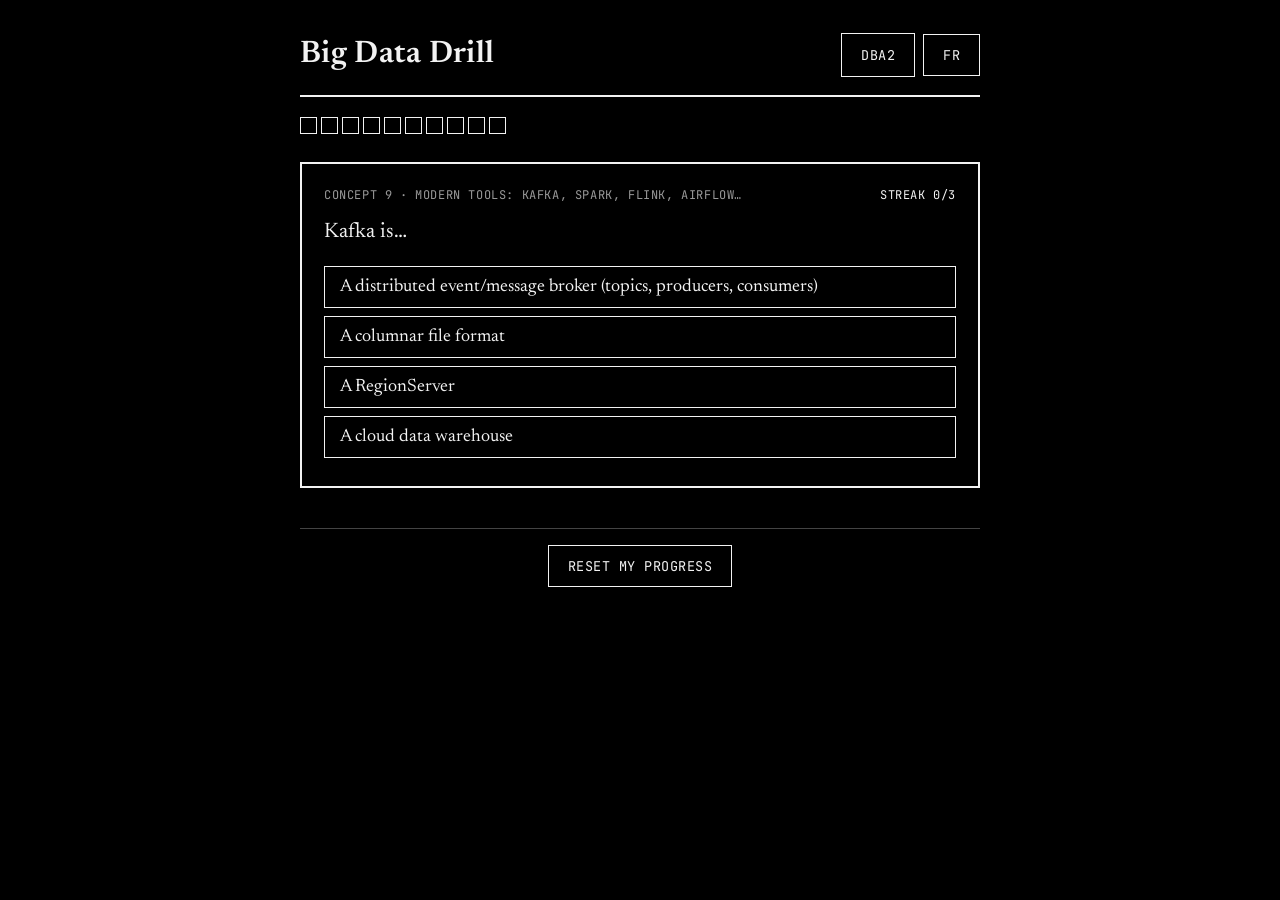
==== bigdata/index.html @ 86ec533b "Add Big Data QCM drill as a sub-app at /bigdata Reuse the same drill engine (app.js) for a second su" ====
<!DOCTYPE html>
<html lang="en">
<head>
<meta charset="UTF-8">
<meta name="viewport" content="width=device-width, initial-scale=1">
<title>Big Data Drill — infinite QCM loop</title>
<link rel="icon" type="image/png" href="../assets/favcon.png">
<link rel="preconnect" href="https://fonts.googleapis.com">
<link rel="preconnect" href="https://fonts.gstatic.com" crossorigin>
<link href="https://fonts.googleapis.com/css2?family=Newsreader:ital,wght@0,400;0,600;1,400&family=JetBrains+Mono:wght@400;600&display=swap" rel="stylesheet">
<link rel="stylesheet" href="../style.css">
</head>
<body>

<header class="topbar">
  <h1>Big Data Drill</h1>
  <nav class="topbar-nav">
    <a class="ghost-btn" href="../">DBA2</a>
    <button id="lang-btn" class="ghost-btn lang-btn">FR</button>
  </nav>
</header>

<div id="progress" class="progress" aria-label="Mastery per concept"></div>

<main id="app" class="app">
  <div class="loading">Loading questions…</div>
</main>

<footer class="footer">
  <button id="reset-btn" class="ghost-btn">Reset my progress</button>
</footer>

<script>
window.DRILL_CONFIG = {
  storageKey: "bigdatadrill_v1",
  langKey: "dba2drill_lang",
  dataUrl: "data/questions.json"
};
</script>
<script src="../app.js"></script>
</body>
</html>
---- style.css ----
/* DBA2 Drill — monochrome, white on black. Font note: "Mirage" (MADE Mirage) is a
   paid, non-web-embeddable serif, so Newsreader (a free, similarly elegant serif)
   is used instead, paired with JetBrains Mono for code/labels. */

:root {
  --ink: #f2f2f2;
  --paper: #000;
  --line: #f2f2f2;
  --dim: #999;
  --dim-line: #444;
}

* { box-sizing: border-box; }

html, body {
  margin: 0;
  padding: 0;
  background: var(--paper);
  color: var(--ink);
}

body {
  font-family: "Newsreader", Georgia, serif;
  font-size: 19px;
  line-height: 1.5;
  max-width: 720px;
  margin: 0 auto;
  padding: 32px 20px 60px 20px;
}

code, .mono {
  font-family: "JetBrains Mono", ui-monospace, Menlo, Consolas, monospace;
}

/* ---------- header ---------- */

.topbar {
  border-bottom: 2px solid var(--line);
  padding-bottom: 16px;
  margin-bottom: 20px;
  display: flex;
  justify-content: space-between;
  align-items: center;
}

.topbar h1 {
  font-size: 31px;
  font-weight: 600;
  margin: 0;
  letter-spacing: 0.3px;
}

.lang-btn {
  min-width: 46px;
}

.topbar-nav {
  display: flex;
  gap: 8px;
  align-items: center;
}

a.ghost-btn {
  text-decoration: none;
  display: inline-flex;
  align-items: center;
}

/* ---------- progress strip ---------- */

.progress {
  display: flex;
  flex-wrap: wrap;
  gap: 4px;
  margin-bottom: 28px;
}

.progress .dot {
  width: 17px;
  height: 17px;
  border: 1.5px solid var(--line);
  cursor: default;
  position: relative;
}

.progress .dot[data-level="0"] { background: var(--paper); }
.progress .dot[data-level="1"] { background: repeating-linear-gradient(45deg, var(--ink), var(--ink) 2px, transparent 2px, transparent 5px); }
.progress .dot[data-level="2"] { background: var(--ink); }

.progress .dot:hover::after {
  content: attr(title);
  position: absolute;
  bottom: 130%;
  left: 50%;
  transform: translateX(-50%);
  background: var(--ink);
  color: var(--paper);
  font-family: "JetBrains Mono", monospace;
  font-size: 11px;
  padding: 4px 7px;
  white-space: nowrap;
  z-index: 5;
}

/* ---------- question card ---------- */

.app { min-height: 320px; }

.loading { color: var(--dim); font-family: "JetBrains Mono", monospace; font-size: 14px; }

.qcard {
  border: 2px solid var(--line);
  padding: 22px 22px 20px 22px;
}

.qmeta {
  font-family: "JetBrains Mono", monospace;
  font-size: 12px;
  text-transform: uppercase;
  letter-spacing: 0.6px;
  color: var(--dim);
  display: flex;
  justify-content: space-between;
  margin-bottom: 14px;
}

.qmeta .streak-flame { color: var(--ink); }

.qprompt {
  font-size: 21px;
  line-height: 1.45;
  margin: 0 0 18px 0;
}

.qprompt code {
  background: #1c1c1c;
  padding: 1px 5px;
  font-size: 17px;
}

.qhint {
  font-family: "JetBrains Mono", monospace;
  font-size: 12px;
  text-transform: uppercase;
  letter-spacing: 0.5px;
  color: var(--dim);
  margin: -8px 0 12px 0;
}

/* option list (single / multi) */

.options { list-style: none; margin: 0; padding: 0; }

.opt-btn {
  display: block;
  width: 100%;
  text-align: left;
  font-family: "Newsreader", Georgia, serif;
  font-size: 18px;
  background: var(--paper);
  color: var(--ink);
  border: 1.5px solid var(--line);
  padding: 11px 15px;
  margin-bottom: 8px;
  cursor: pointer;
  transition: background 0.1s ease;
}

.opt-btn:hover { background: #1c1c1c; }

.opt-btn.selected {
  background: var(--ink);
  color: var(--paper);
}

.opt-btn.locked-correct {
  background: var(--ink);
  color: var(--paper);
}

.opt-btn.locked-wrong {
  text-decoration: line-through;
  color: var(--dim);
  border-style: dashed;
}

.opt-btn:disabled { cursor: default; }

.opt-check {
  display: inline-block;
  width: 14px;
}

/* ordering UI */

.order-your-seq {
  min-height: 46px;
  border: 1.5px dashed var(--dim-line);
  padding: 8px 10px;
  margin-bottom: 12px;
  display: flex;
  flex-wrap: wrap;
  gap: 6px;
  align-items: center;
}

.order-your-seq .placeholder {
  font-family: "JetBrains Mono", monospace;
  font-size: 13px;
  color: var(--dim);
}

.order-chip {
  font-family: "JetBrains Mono", monospace;
  font-size: 13.5px;
  border: 1.5px solid var(--line);
  background: var(--ink);
  color: var(--paper);
  padding: 4px 8px;
  cursor: pointer;
}

.order-pool { display: flex; flex-direction: column; gap: 8px; margin-bottom: 14px; }

/* action row */

.actions {
  display: flex;
  gap: 10px;
  margin-top: 14px;
}

.primary-btn, .ghost-btn {
  font-family: "JetBrains Mono", monospace;
  font-size: 13.5px;
  text-transform: uppercase;
  letter-spacing: 0.5px;
  padding: 11px 19px;
  border: 1.5px solid var(--line);
  cursor: pointer;
  background: var(--paper);
  color: var(--ink);
}

.primary-btn {
  background: var(--ink);
  color: var(--paper);
}

.primary-btn:disabled {
  opacity: 0.35;
  cursor: default;
}

.ghost-btn:hover { background: #1c1c1c; }
.primary-btn:not(:disabled):hover { background: #ccc; }

/* feedback */

.feedback {
  margin-top: 16px;
  padding-top: 14px;
  border-top: 1.5px solid var(--line);
  font-family: "JetBrains Mono", monospace;
  font-size: 14px;
  display: none;
}

.feedback.show { display: block; }

.feedback .verdict {
  font-weight: 600;
  margin-bottom: 10px;
}

.feedback .verdict.ok::before { content: "[ CORRECT ]"; }
.feedback .verdict.no::before { content: "[ NOT QUITE ]"; }

/* footer */

.footer {
  margin-top: 40px;
  border-top: 1px solid var(--dim-line);
  padding-top: 16px;
  text-align: center;
}

@media (max-width: 480px) {
  body { font-size: 18px; padding: 20px 14px 50px 14px; }
  .qprompt { font-size: 19px; }
}
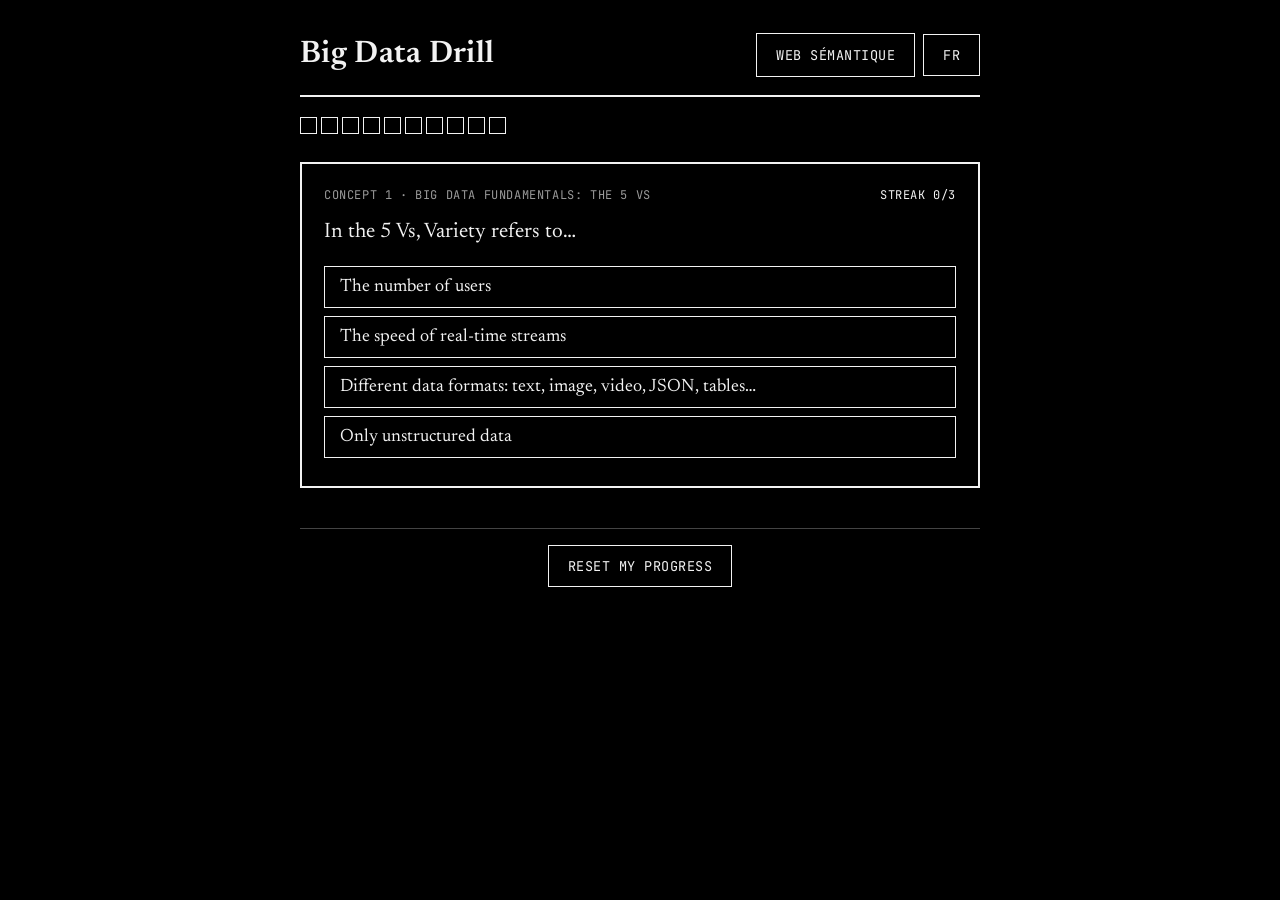
==== commit 2a4891f0: "Host Big Data QCM drill at /bigdata alongside the Web Sémantique app Self-contained sub-app (own app" ====
--- a/bigdata/index.html
+++ b/bigdata/index.html
@@ -4,18 +4,18 @@
 <meta charset="UTF-8">
 <meta name="viewport" content="width=device-width, initial-scale=1">
 <title>Big Data Drill — infinite QCM loop</title>
-<link rel="icon" type="image/png" href="../assets/favcon.png">
+<link rel="icon" href="data:image/svg+xml,<svg xmlns=%22http://www.w3.org/2000/svg%22 viewBox=%220 0 100 100%22><rect width=%22100%22 height=%22100%22 fill=%22black%22/><text x=%2250%25%22 y=%2258%25%22 font-size=%2244%22 fill=%22white%22 text-anchor=%22middle%22 font-family=%22monospace%22>BD</text></svg>">
 <link rel="preconnect" href="https://fonts.googleapis.com">
 <link rel="preconnect" href="https://fonts.gstatic.com" crossorigin>
 <link href="https://fonts.googleapis.com/css2?family=Newsreader:ital,wght@0,400;0,600;1,400&family=JetBrains+Mono:wght@400;600&display=swap" rel="stylesheet">
-<link rel="stylesheet" href="../style.css">
+<link rel="stylesheet" href="style.css">
 </head>
 <body>
 
 <header class="topbar">
   <h1>Big Data Drill</h1>
   <nav class="topbar-nav">
-    <a class="ghost-btn" href="../">DBA2</a>
+    <a class="ghost-btn" href="../">Web Sémantique</a>
     <button id="lang-btn" class="ghost-btn lang-btn">FR</button>
   </nav>
 </header>
@@ -33,10 +33,10 @@
 <script>
 window.DRILL_CONFIG = {
   storageKey: "bigdatadrill_v1",
-  langKey: "dba2drill_lang",
+  langKey: "bigdatadrill_lang",
   dataUrl: "data/questions.json"
 };
 </script>
-<script src="../app.js"></script>
+<script src="app.js"></script>
 </body>
 </html>
--- a/bigdata/style.css
+++ b/bigdata/style.css
@@ -0,0 +1,291 @@
+/* DBA2 Drill — monochrome, white on black. Font note: "Mirage" (MADE Mirage) is a
+   paid, non-web-embeddable serif, so Newsreader (a free, similarly elegant serif)
+   is used instead, paired with JetBrains Mono for code/labels. */
+
+:root {
+  --ink: #f2f2f2;
+  --paper: #000;
+  --line: #f2f2f2;
+  --dim: #999;
+  --dim-line: #444;
+}
+
+* { box-sizing: border-box; }
+
+html, body {
+  margin: 0;
+  padding: 0;
+  background: var(--paper);
+  color: var(--ink);
+}
+
+body {
+  font-family: "Newsreader", Georgia, serif;
+  font-size: 19px;
+  line-height: 1.5;
+  max-width: 720px;
+  margin: 0 auto;
+  padding: 32px 20px 60px 20px;
+}
+
+code, .mono {
+  font-family: "JetBrains Mono", ui-monospace, Menlo, Consolas, monospace;
+}
+
+/* ---------- header ---------- */
+
+.topbar {
+  border-bottom: 2px solid var(--line);
+  padding-bottom: 16px;
+  margin-bottom: 20px;
+  display: flex;
+  justify-content: space-between;
+  align-items: center;
+}
+
+.topbar h1 {
+  font-size: 31px;
+  font-weight: 600;
+  margin: 0;
+  letter-spacing: 0.3px;
+}
+
+.lang-btn {
+  min-width: 46px;
+}
+
+.topbar-nav {
+  display: flex;
+  gap: 8px;
+  align-items: center;
+}
+
+a.ghost-btn {
+  text-decoration: none;
+  display: inline-flex;
+  align-items: center;
+}
+
+/* ---------- progress strip ---------- */
+
+.progress {
+  display: flex;
+  flex-wrap: wrap;
+  gap: 4px;
+  margin-bottom: 28px;
+}
+
+.progress .dot {
+  width: 17px;
+  height: 17px;
+  border: 1.5px solid var(--line);
+  cursor: default;
+  position: relative;
+}
+
+.progress .dot[data-level="0"] { background: var(--paper); }
+.progress .dot[data-level="1"] { background: repeating-linear-gradient(45deg, var(--ink), var(--ink) 2px, transparent 2px, transparent 5px); }
+.progress .dot[data-level="2"] { background: var(--ink); }
+
+.progress .dot:hover::after {
+  content: attr(title);
+  position: absolute;
+  bottom: 130%;
+  left: 50%;
+  transform: translateX(-50%);
+  background: var(--ink);
+  color: var(--paper);
+  font-family: "JetBrains Mono", monospace;
+  font-size: 11px;
+  padding: 4px 7px;
+  white-space: nowrap;
+  z-index: 5;
+}
+
+/* ---------- question card ---------- */
+
+.app { min-height: 320px; }
+
+.loading { color: var(--dim); font-family: "JetBrains Mono", monospace; font-size: 14px; }
+
+.qcard {
+  border: 2px solid var(--line);
+  padding: 22px 22px 20px 22px;
+}
+
+.qmeta {
+  font-family: "JetBrains Mono", monospace;
+  font-size: 12px;
+  text-transform: uppercase;
+  letter-spacing: 0.6px;
+  color: var(--dim);
+  display: flex;
+  justify-content: space-between;
+  margin-bottom: 14px;
+}
+
+.qmeta .streak-flame { color: var(--ink); }
+
+.qprompt {
+  font-size: 21px;
+  line-height: 1.45;
+  margin: 0 0 18px 0;
+}
+
+.qprompt code {
+  background: #1c1c1c;
+  padding: 1px 5px;
+  font-size: 17px;
+}
+
+.qhint {
+  font-family: "JetBrains Mono", monospace;
+  font-size: 12px;
+  text-transform: uppercase;
+  letter-spacing: 0.5px;
+  color: var(--dim);
+  margin: -8px 0 12px 0;
+}
+
+/* option list (single / multi) */
+
+.options { list-style: none; margin: 0; padding: 0; }
+
+.opt-btn {
+  display: block;
+  width: 100%;
+  text-align: left;
+  font-family: "Newsreader", Georgia, serif;
+  font-size: 18px;
+  background: var(--paper);
+  color: var(--ink);
+  border: 1.5px solid var(--line);
+  padding: 11px 15px;
+  margin-bottom: 8px;
+  cursor: pointer;
+  transition: background 0.1s ease;
+}
+
+.opt-btn:hover { background: #1c1c1c; }
+
+.opt-btn.selected {
+  background: var(--ink);
+  color: var(--paper);
+}
+
+.opt-btn.locked-correct {
+  background: var(--ink);
+  color: var(--paper);
+}
+
+.opt-btn.locked-wrong {
+  text-decoration: line-through;
+  color: var(--dim);
+  border-style: dashed;
+}
+
+.opt-btn:disabled { cursor: default; }
+
+.opt-check {
+  display: inline-block;
+  width: 14px;
+}
+
+/* ordering UI */
+
+.order-your-seq {
+  min-height: 46px;
+  border: 1.5px dashed var(--dim-line);
+  padding: 8px 10px;
+  margin-bottom: 12px;
+  display: flex;
+  flex-wrap: wrap;
+  gap: 6px;
+  align-items: center;
+}
+
+.order-your-seq .placeholder {
+  font-family: "JetBrains Mono", monospace;
+  font-size: 13px;
+  color: var(--dim);
+}
+
+.order-chip {
+  font-family: "JetBrains Mono", monospace;
+  font-size: 13.5px;
+  border: 1.5px solid var(--line);
+  background: var(--ink);
+  color: var(--paper);
+  padding: 4px 8px;
+  cursor: pointer;
+}
+
+.order-pool { display: flex; flex-direction: column; gap: 8px; margin-bottom: 14px; }
+
+/* action row */
+
+.actions {
+  display: flex;
+  gap: 10px;
+  margin-top: 14px;
+}
+
+.primary-btn, .ghost-btn {
+  font-family: "JetBrains Mono", monospace;
+  font-size: 13.5px;
+  text-transform: uppercase;
+  letter-spacing: 0.5px;
+  padding: 11px 19px;
+  border: 1.5px solid var(--line);
+  cursor: pointer;
+  background: var(--paper);
+  color: var(--ink);
+}
+
+.primary-btn {
+  background: var(--ink);
+  color: var(--paper);
+}
+
+.primary-btn:disabled {
+  opacity: 0.35;
+  cursor: default;
+}
+
+.ghost-btn:hover { background: #1c1c1c; }
+.primary-btn:not(:disabled):hover { background: #ccc; }
+
+/* feedback */
+
+.feedback {
+  margin-top: 16px;
+  padding-top: 14px;
+  border-top: 1.5px solid var(--line);
+  font-family: "JetBrains Mono", monospace;
+  font-size: 14px;
+  display: none;
+}
+
+.feedback.show { display: block; }
+
+.feedback .verdict {
+  font-weight: 600;
+  margin-bottom: 10px;
+}
+
+.feedback .verdict.ok::before { content: "[ CORRECT ]"; }
+.feedback .verdict.no::before { content: "[ NOT QUITE ]"; }
+
+/* footer */
+
+.footer {
+  margin-top: 40px;
+  border-top: 1px solid var(--dim-line);
+  padding-top: 16px;
+  text-align: center;
+}
+
+@media (max-width: 480px) {
+  body { font-size: 18px; padding: 20px 14px 50px 14px; }
+  .qprompt { font-size: 19px; }
+}
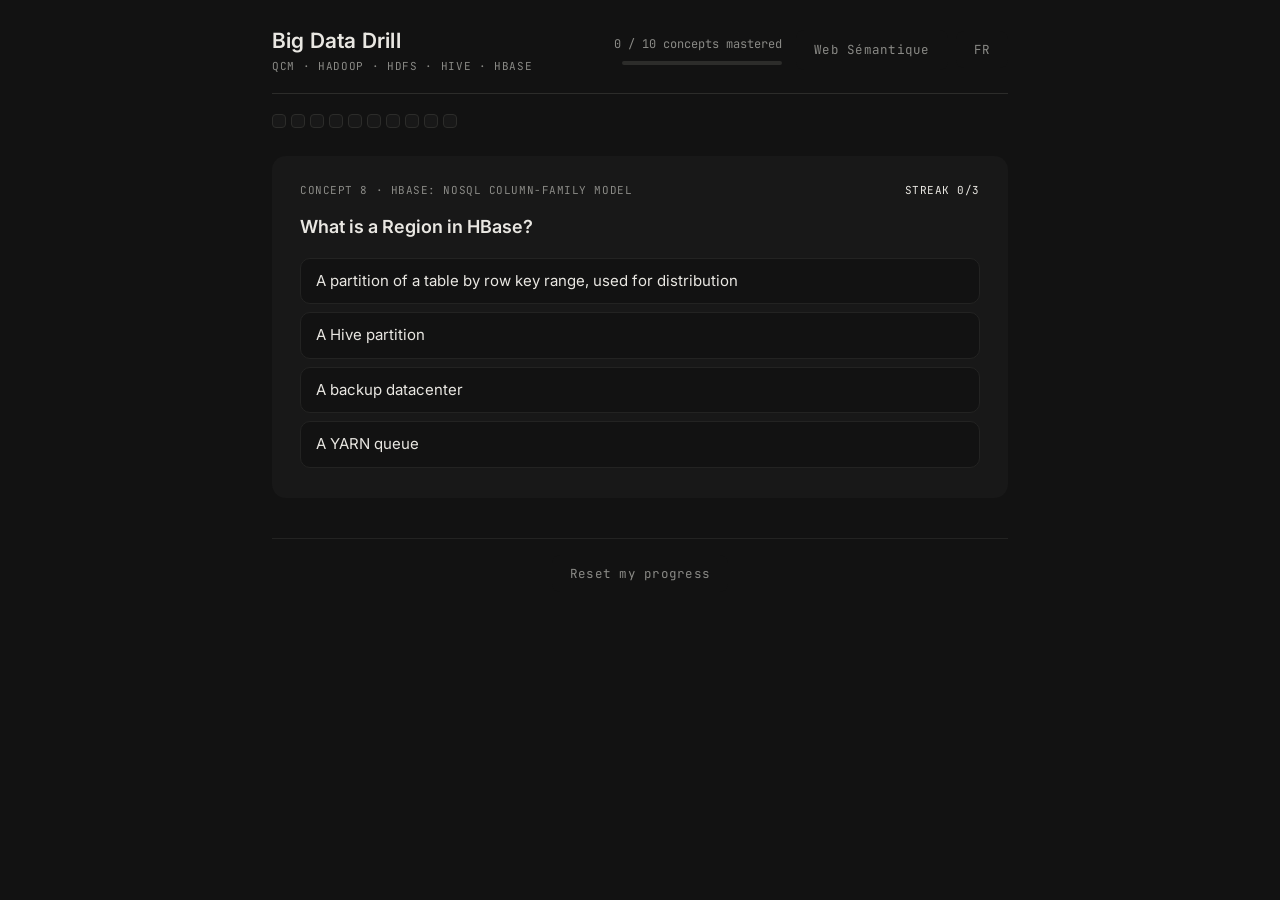
==== commit 14d5d547: "Restyle Big Data drill to match the Web Sémantique look Same design tokens: off-black paper backgrou" ====
--- a/bigdata/index.html
+++ b/bigdata/index.html
@@ -7,17 +7,28 @@
 <link rel="icon" href="data:image/svg+xml,<svg xmlns=%22http://www.w3.org/2000/svg%22 viewBox=%220 0 100 100%22><rect width=%22100%22 height=%22100%22 fill=%22black%22/><text x=%2250%25%22 y=%2258%25%22 font-size=%2244%22 fill=%22white%22 text-anchor=%22middle%22 font-family=%22monospace%22>BD</text></svg>">
 <link rel="preconnect" href="https://fonts.googleapis.com">
 <link rel="preconnect" href="https://fonts.gstatic.com" crossorigin>
-<link href="https://fonts.googleapis.com/css2?family=Newsreader:ital,wght@0,400;0,600;1,400&family=JetBrains+Mono:wght@400;600&display=swap" rel="stylesheet">
+<link href="https://fonts.googleapis.com/css2?family=Inter:wght@400;500;600;700&family=JetBrains+Mono:wght@400;600&display=swap" rel="stylesheet">
 <link rel="stylesheet" href="style.css">
 </head>
 <body>
 
 <header class="topbar">
-  <h1>Big Data Drill</h1>
-  <nav class="topbar-nav">
-    <a class="ghost-btn" href="../">Web Sémantique</a>
-    <button id="lang-btn" class="ghost-btn lang-btn">FR</button>
-  </nav>
+  <div class="brand">
+    <div>
+      <div class="brand-title">Big Data Drill</div>
+      <div class="brand-sub">QCM · Hadoop · HDFS · Hive · HBase</div>
+    </div>
+  </div>
+  <div class="topbar-right">
+    <div class="progress-wrap">
+      <div class="progress-text" id="progressText">0 / 0</div>
+      <div class="progress-bar"><div class="progress-fill" id="progressFill"></div></div>
+    </div>
+    <nav class="topbar-nav">
+      <a class="ghost-btn" href="../">Web Sémantique</a>
+      <button id="lang-btn" class="ghost-btn lang-btn">FR</button>
+    </nav>
+  </div>
 </header>
 
 <div id="progress" class="progress" aria-label="Mastery per concept"></div>
--- a/bigdata/style.css
+++ b/bigdata/style.css
@@ -1,13 +1,15 @@
-/* DBA2 Drill — monochrome, white on black. Font note: "Mirage" (MADE Mirage) is a
-   paid, non-web-embeddable serif, so Newsreader (a free, similarly elegant serif)
-   is used instead, paired with JetBrains Mono for code/labels. */
+/* Big Data Drill — restyled to match the sibling Web Sémantique app:
+   off-black/off-white dark monochrome, Inter for body text, JetBrains Mono
+   for code/labels, raised rounded cards, thin low-contrast dividers, and the
+   same slim progress bar in the topbar. */
 
 :root {
-  --ink: #f2f2f2;
-  --paper: #000;
-  --line: #f2f2f2;
-  --dim: #999;
-  --dim-line: #444;
+  --ink: #e9e7e2;
+  --paper: #121212;
+  --paper-raised: #181818;
+  --dim: #8a8a86;
+  --line: #2c2c2a;
+  --line-soft: #232322;
 }
 
 * { box-sizing: border-box; }
@@ -20,12 +22,13 @@
 }
 
 body {
-  font-family: "Newsreader", Georgia, serif;
-  font-size: 19px;
-  line-height: 1.5;
-  max-width: 720px;
+  font-family: "Inter", -apple-system, "Segoe UI", Roboto, sans-serif;
+  font-size: 15.5px;
+  line-height: 1.6;
+  max-width: 780px;
   margin: 0 auto;
-  padding: 32px 20px 60px 20px;
+  padding: 24px 22px 60px;
+  -webkit-font-smoothing: antialiased;
 }
 
 code, .mono {
@@ -35,24 +38,49 @@
 /* ---------- header ---------- */
 
 .topbar {
-  border-bottom: 2px solid var(--line);
-  padding-bottom: 16px;
+  border-bottom: 1px solid var(--line);
+  padding-bottom: 18px;
   margin-bottom: 20px;
   display: flex;
   justify-content: space-between;
   align-items: center;
-}
-
-.topbar h1 {
-  font-size: 31px;
-  font-weight: 600;
-  margin: 0;
-  letter-spacing: 0.3px;
-}
-
-.lang-btn {
-  min-width: 46px;
-}
+  flex-wrap: wrap;
+  gap: 14px;
+}
+
+.brand-title { font-size: 21px; font-weight: 600; letter-spacing: .2px; }
+.brand-sub {
+  font-family: "JetBrains Mono", monospace;
+  font-size: 11px;
+  text-transform: uppercase;
+  letter-spacing: .06em;
+  color: var(--dim);
+}
+
+.topbar-right { display: flex; align-items: center; gap: 14px; flex-wrap: wrap; }
+
+.progress-wrap { display: flex; flex-direction: column; align-items: flex-end; gap: 7px; }
+.progress-text {
+  font-family: "JetBrains Mono", monospace;
+  font-size: 12px;
+  color: var(--dim);
+}
+.progress-bar {
+  width: 160px;
+  height: 4px;
+  border-radius: 3px;
+  background: var(--line);
+  overflow: hidden;
+}
+.progress-fill {
+  height: 100%;
+  width: 0%;
+  background: var(--ink);
+  border-radius: 3px;
+  transition: width .3s ease;
+}
+
+.lang-btn { min-width: 46px; justify-content: center; }
 
 .topbar-nav {
   display: flex;
@@ -66,26 +94,28 @@
   align-items: center;
 }
 
-/* ---------- progress strip ---------- */
+/* ---------- per-concept progress dots ---------- */
 
 .progress {
   display: flex;
   flex-wrap: wrap;
-  gap: 4px;
+  gap: 5px;
   margin-bottom: 28px;
 }
 
 .progress .dot {
-  width: 17px;
-  height: 17px;
-  border: 1.5px solid var(--line);
+  width: 14px;
+  height: 14px;
+  border-radius: 4px;
+  background: var(--paper-raised);
+  border: 1px solid var(--line);
   cursor: default;
   position: relative;
 }
 
-.progress .dot[data-level="0"] { background: var(--paper); }
-.progress .dot[data-level="1"] { background: repeating-linear-gradient(45deg, var(--ink), var(--ink) 2px, transparent 2px, transparent 5px); }
-.progress .dot[data-level="2"] { background: var(--ink); }
+.progress .dot[data-level="0"] { background: var(--paper-raised); }
+.progress .dot[data-level="1"] { background: var(--line); border-color: var(--dim); }
+.progress .dot[data-level="2"] { background: var(--ink); border-color: var(--ink); }
 
 .progress .dot:hover::after {
   content: attr(title);
@@ -97,7 +127,8 @@
   color: var(--paper);
   font-family: "JetBrains Mono", monospace;
   font-size: 11px;
-  padding: 4px 7px;
+  border-radius: 6px;
+  padding: 4px 8px;
   white-space: nowrap;
   z-index: 5;
 }
@@ -106,43 +137,49 @@
 
 .app { min-height: 320px; }
 
-.loading { color: var(--dim); font-family: "JetBrains Mono", monospace; font-size: 14px; }
+.loading { color: var(--dim); font-family: "JetBrains Mono", monospace; font-size: 13px; }
 
 .qcard {
-  border: 2px solid var(--line);
-  padding: 22px 22px 20px 22px;
+  background: var(--paper-raised);
+  border-radius: 14px;
+  padding: 26px 28px 22px;
 }
 
 .qmeta {
   font-family: "JetBrains Mono", monospace;
-  font-size: 12px;
+  font-size: 11px;
   text-transform: uppercase;
-  letter-spacing: 0.6px;
+  letter-spacing: .05em;
   color: var(--dim);
   display: flex;
   justify-content: space-between;
+  gap: 10px;
   margin-bottom: 14px;
 }
 
 .qmeta .streak-flame { color: var(--ink); }
 
 .qprompt {
-  font-size: 21px;
+  font-size: 18px;
+  font-weight: 600;
   line-height: 1.45;
   margin: 0 0 18px 0;
 }
 
 .qprompt code {
-  background: #1c1c1c;
-  padding: 1px 5px;
-  font-size: 17px;
+  font-family: "JetBrains Mono", monospace;
+  background: var(--paper);
+  border-radius: 5px;
+  padding: 1px 6px;
+  font-size: 15px;
+  font-weight: 400;
 }
 
 .qhint {
   font-family: "JetBrains Mono", monospace;
-  font-size: 12px;
+  font-size: 11.5px;
   text-transform: uppercase;
-  letter-spacing: 0.5px;
+  letter-spacing: .05em;
   color: var(--dim);
   margin: -8px 0 12px 0;
 }
@@ -155,27 +192,31 @@
   display: block;
   width: 100%;
   text-align: left;
-  font-family: "Newsreader", Georgia, serif;
-  font-size: 18px;
+  font-family: "Inter", -apple-system, "Segoe UI", Roboto, sans-serif;
+  font-size: 15px;
+  line-height: 1.5;
   background: var(--paper);
   color: var(--ink);
-  border: 1.5px solid var(--line);
+  border: 1px solid var(--line-soft);
+  border-radius: 10px;
   padding: 11px 15px;
   margin-bottom: 8px;
   cursor: pointer;
-  transition: background 0.1s ease;
-}
-
-.opt-btn:hover { background: #1c1c1c; }
+  transition: background .12s ease, border-color .12s ease;
+}
+
+.opt-btn:hover { background: #1f1f1f; border-color: var(--line); }
 
 .opt-btn.selected {
   background: var(--ink);
   color: var(--paper);
+  border-color: var(--ink);
 }
 
 .opt-btn.locked-correct {
   background: var(--ink);
   color: var(--paper);
+  border-color: var(--ink);
 }
 
 .opt-btn.locked-wrong {
@@ -195,7 +236,8 @@
 
 .order-your-seq {
   min-height: 46px;
-  border: 1.5px dashed var(--dim-line);
+  border: 1px dashed var(--line);
+  border-radius: 10px;
   padding: 8px 10px;
   margin-bottom: 12px;
   display: flex;
@@ -206,17 +248,17 @@
 
 .order-your-seq .placeholder {
   font-family: "JetBrains Mono", monospace;
-  font-size: 13px;
+  font-size: 12.5px;
   color: var(--dim);
 }
 
 .order-chip {
   font-family: "JetBrains Mono", monospace;
-  font-size: 13.5px;
-  border: 1.5px solid var(--line);
+  font-size: 12.5px;
+  border-radius: 7px;
   background: var(--ink);
   color: var(--paper);
-  padding: 4px 8px;
+  padding: 4px 9px;
   cursor: pointer;
 }
 
@@ -232,19 +274,21 @@
 
 .primary-btn, .ghost-btn {
   font-family: "JetBrains Mono", monospace;
-  font-size: 13.5px;
-  text-transform: uppercase;
-  letter-spacing: 0.5px;
-  padding: 11px 19px;
-  border: 1.5px solid var(--line);
+  font-size: 12.5px;
+  letter-spacing: .02em;
+  border-radius: 8px;
+  border: none;
+  padding: 10px 18px;
   cursor: pointer;
   background: var(--paper);
   color: var(--ink);
+  transition: background .12s ease, opacity .12s ease;
 }
 
 .primary-btn {
   background: var(--ink);
-  color: var(--paper);
+  color: #1a1a1a;
+  font-weight: 600;
 }
 
 .primary-btn:disabled {
@@ -252,17 +296,18 @@
   cursor: default;
 }
 
-.ghost-btn:hover { background: #1c1c1c; }
-.primary-btn:not(:disabled):hover { background: #ccc; }
+.ghost-btn { color: var(--dim); }
+.ghost-btn:hover { background: var(--paper-raised); color: var(--ink); }
+.primary-btn:not(:disabled):hover { background: #cfcdc7; }
 
 /* feedback */
 
 .feedback {
   margin-top: 16px;
   padding-top: 14px;
-  border-top: 1.5px solid var(--line);
-  font-family: "JetBrains Mono", monospace;
-  font-size: 14px;
+  border-top: 1px solid var(--line-soft);
+  font-family: "JetBrains Mono", monospace;
+  font-size: 13px;
   display: none;
 }
 
@@ -280,12 +325,16 @@
 
 .footer {
   margin-top: 40px;
-  border-top: 1px solid var(--dim-line);
+  border-top: 1px solid var(--line-soft);
   padding-top: 16px;
   text-align: center;
+  font-family: "JetBrains Mono", monospace;
+  font-size: 11.5px;
+  color: var(--dim);
 }
 
 @media (max-width: 480px) {
-  body { font-size: 18px; padding: 20px 14px 50px 14px; }
-  .qprompt { font-size: 19px; }
-}
+  body { padding: 18px 14px 50px; }
+  .qprompt { font-size: 17px; }
+  .progress-bar { width: 120px; }
+}
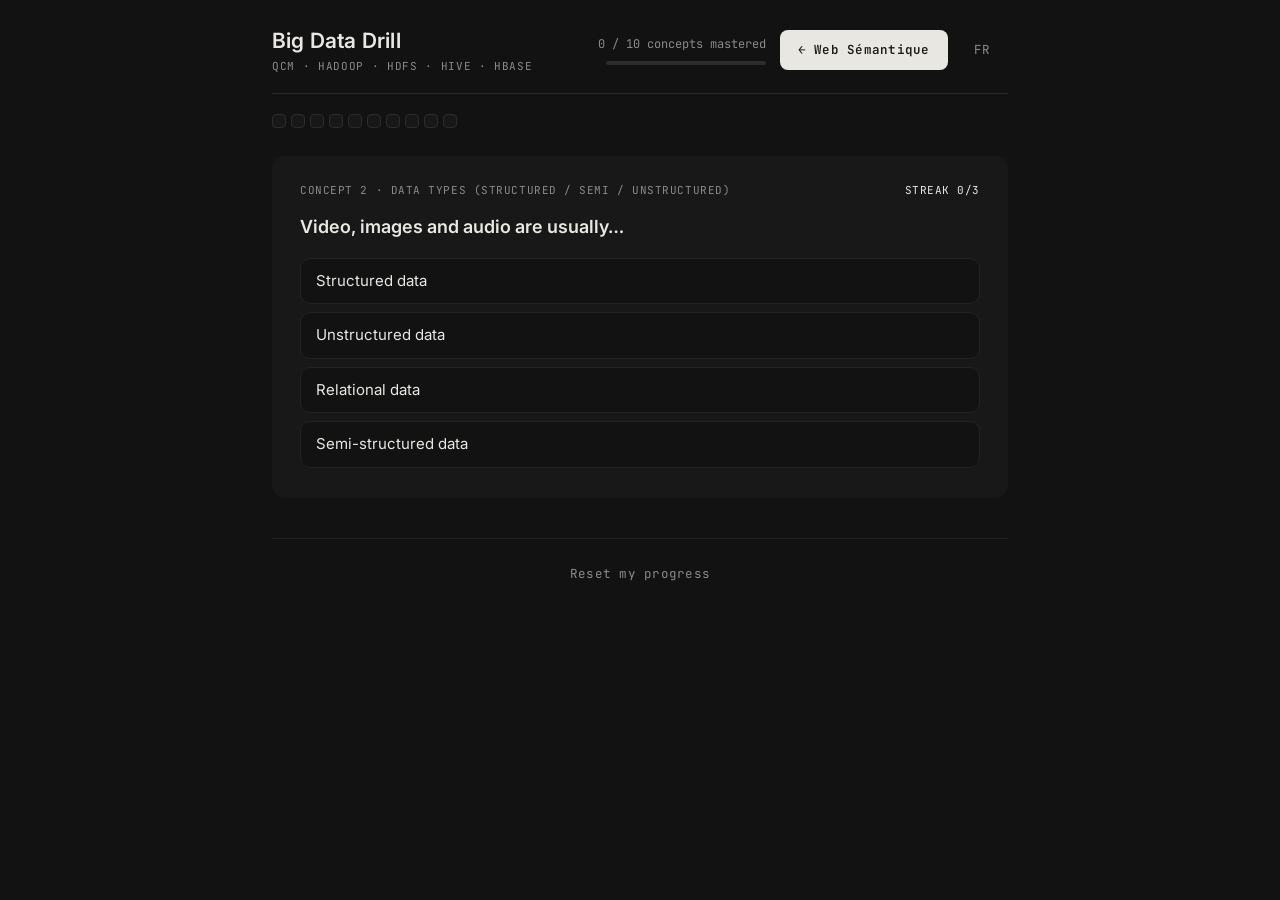
==== commit 412932a8: "Make the cross-app links look like buttons Both the Big Data link on the Web Sémantique page and the" ====
--- a/bigdata/index.html
+++ b/bigdata/index.html
@@ -25,7 +25,7 @@
       <div class="progress-bar"><div class="progress-fill" id="progressFill"></div></div>
     </div>
     <nav class="topbar-nav">
-      <a class="ghost-btn" href="../">Web Sémantique</a>
+      <a class="primary-btn subject-link" href="../">← Web Sémantique</a>
       <button id="lang-btn" class="ghost-btn lang-btn">FR</button>
     </nav>
   </div>
--- a/bigdata/style.css
+++ b/bigdata/style.css
@@ -88,7 +88,7 @@
   align-items: center;
 }
 
-a.ghost-btn {
+a.ghost-btn, a.primary-btn {
   text-decoration: none;
   display: inline-flex;
   align-items: center;
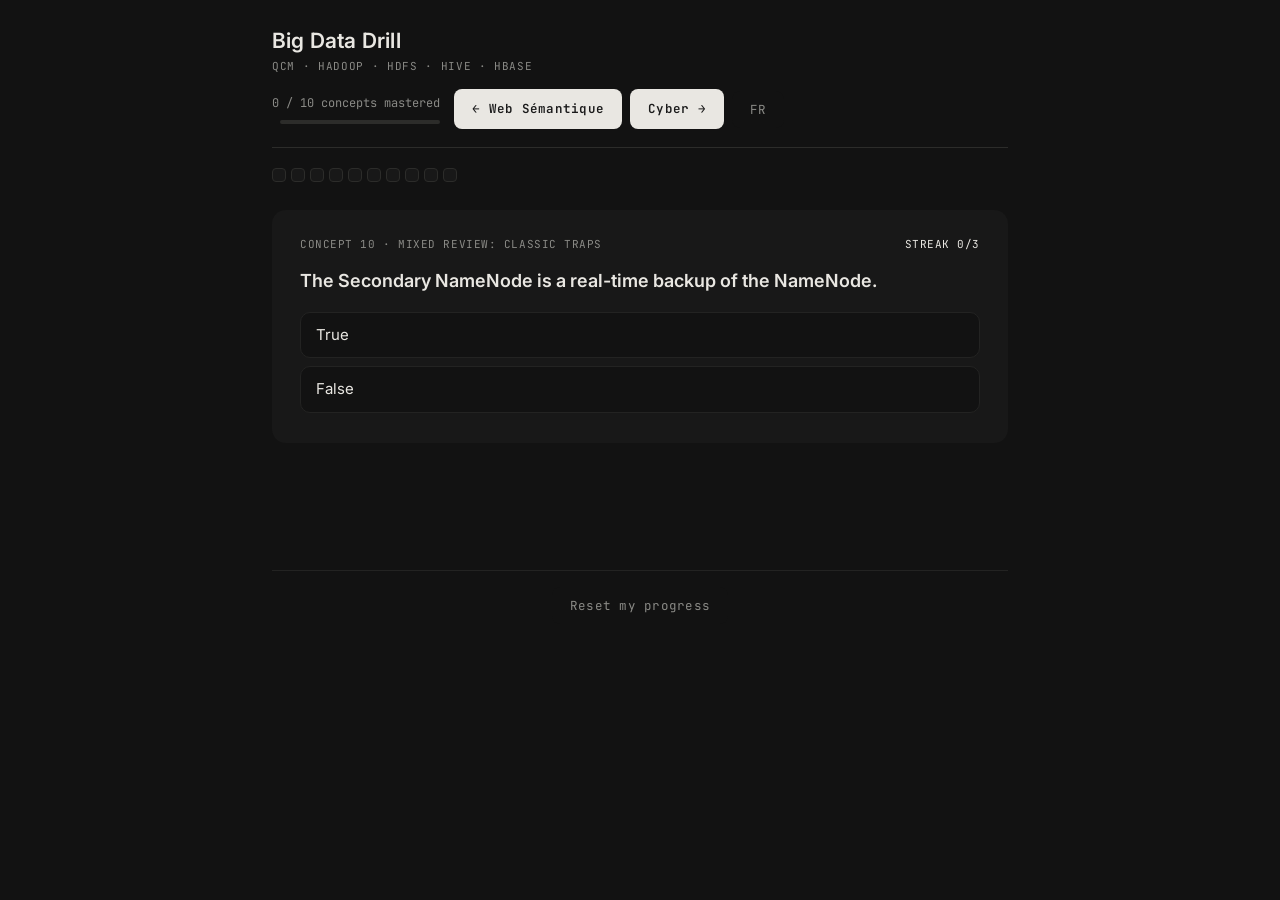
==== commit 75c7a7cc: "Add Cybersécurité trainer at /cyber built from the four real exams Same reveal-the-correction app as" ====
--- a/bigdata/index.html
+++ b/bigdata/index.html
@@ -26,6 +26,7 @@
     </div>
     <nav class="topbar-nav">
       <a class="primary-btn subject-link" href="../">← Web Sémantique</a>
+      <a class="primary-btn subject-link" href="../cyber/">Cyber →</a>
       <button id="lang-btn" class="ghost-btn lang-btn">FR</button>
     </nav>
   </div>
